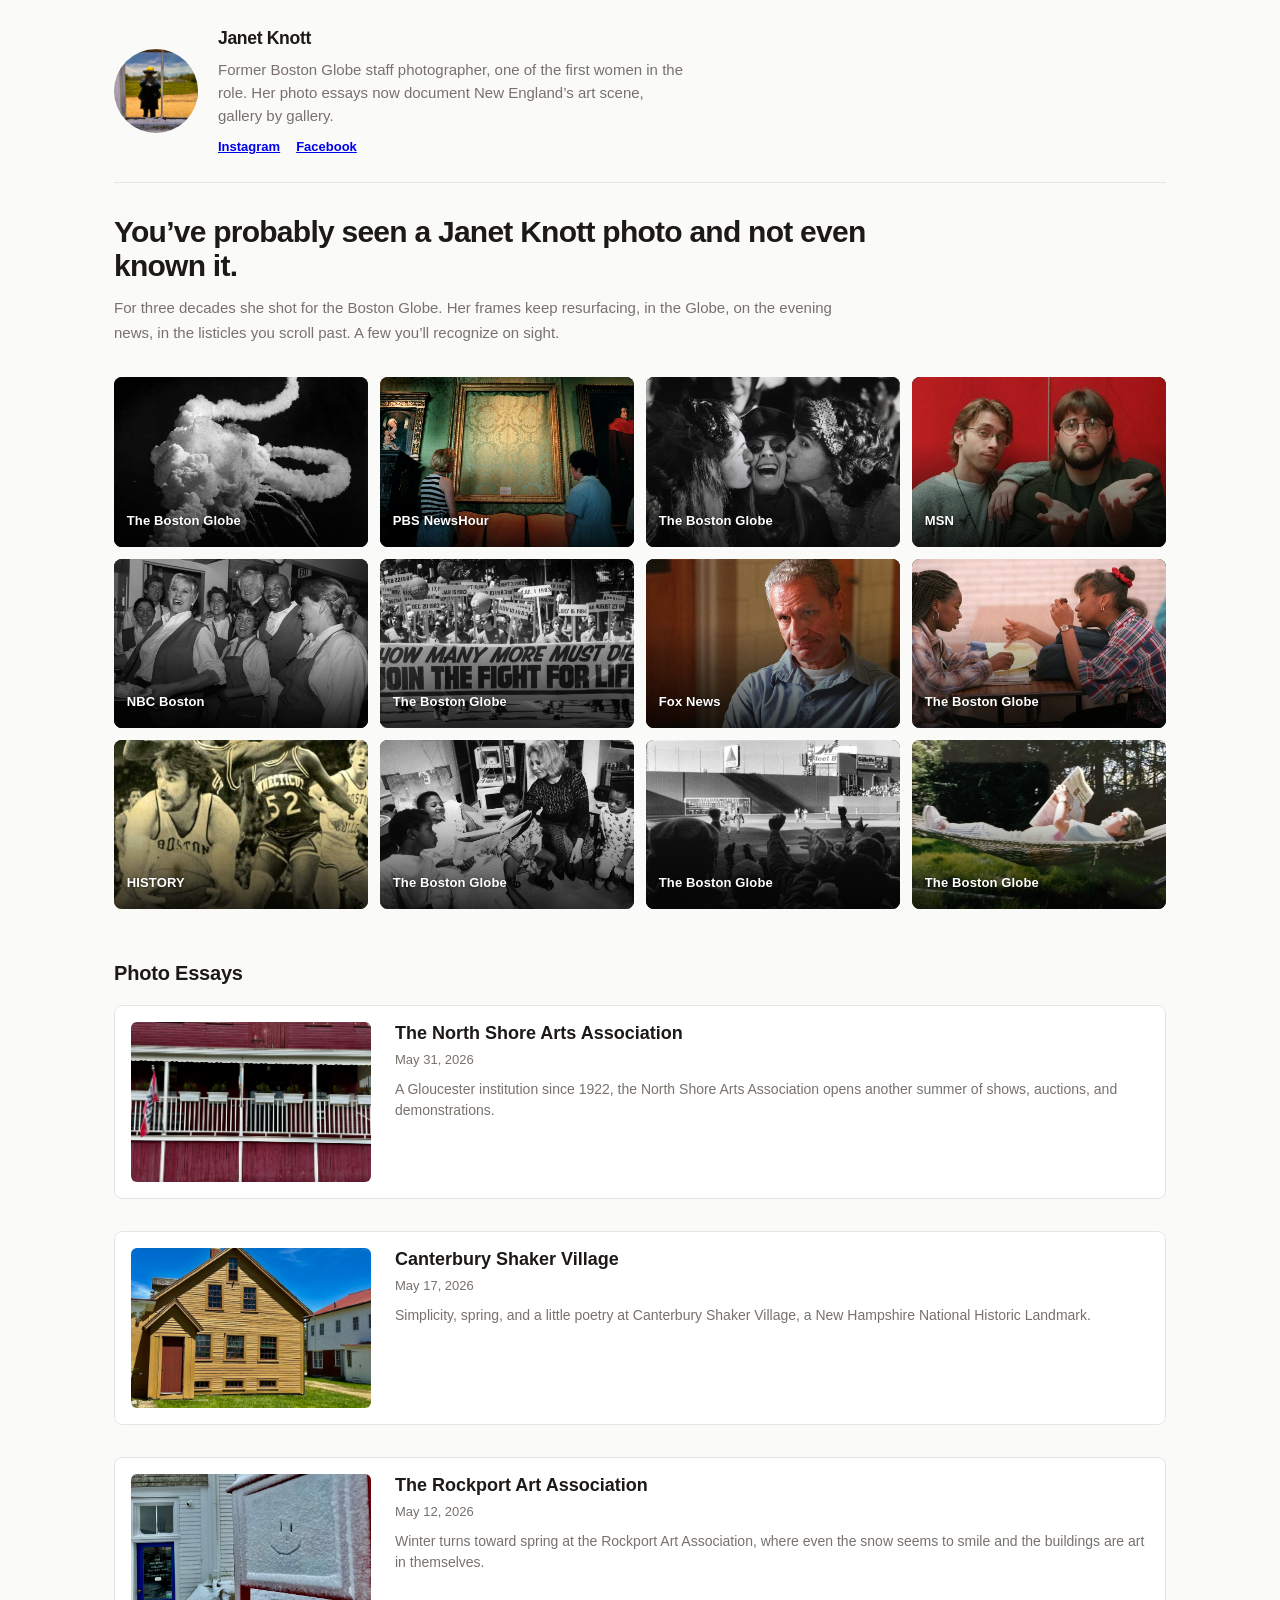
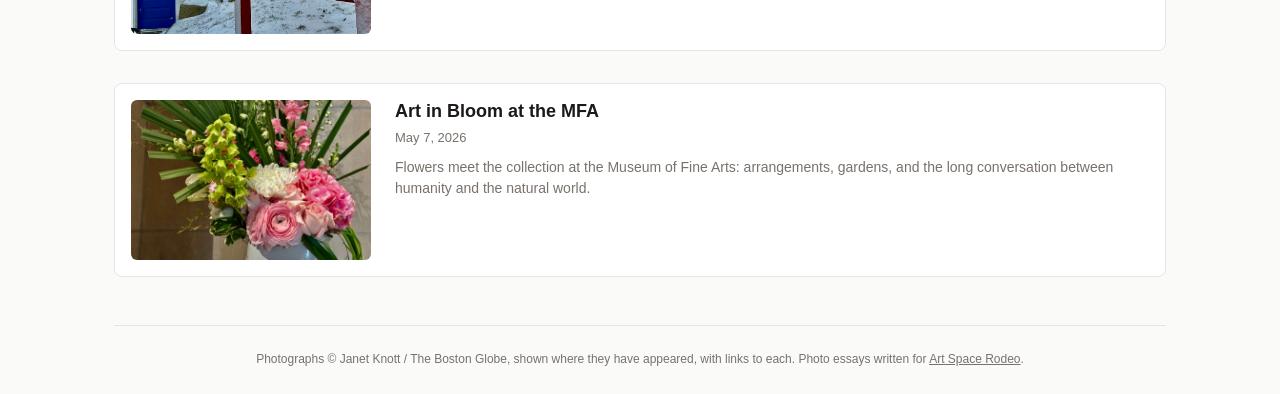
==== index.html @ e3f3486d "Shrink masthead name to 1.1rem; drop nav (single-page site) - Home masthead name is now 1.1rem, a sm" ====
<!DOCTYPE html>
<html lang="en">
<head>
  <meta charset="utf-8" />
  <link rel="icon" type="image/svg+xml" href="/favicon.svg" />
  <meta name="viewport" content="width=device-width, initial-scale=1" />
  <meta name="description" content="Janet Knott, former Boston Globe staff photographer. You've probably seen one of her photos and not even known it." />
  <title>Janet Knott | Photographer</title>
  <link rel="stylesheet" href="/style.css" />
</head>
<body>
  <div class="container">
    <header class="masthead">
      <div class="masthead-bio">
        <img class="masthead-photo" src="/janet-knott.jpg" alt="Janet Knott" />
        <div class="masthead-id">
          <h1><a href="/">Janet Knott</a></h1>
          <p class="masthead-tagline">Former Boston Globe staff photographer, one of the first women in the role. Her photo essays now document New England&rsquo;s art scene, gallery by gallery.</p>
          <p class="masthead-social">
            <a href="https://instagram.com/janetknott" target="_blank" rel="noopener noreferrer">Instagram</a>
            <a href="https://facebook.com/janetknott" target="_blank" rel="noopener noreferrer">Facebook</a>
          </p>
        </div>
      </div>
    </header>
    <main>
      <section id="sightings">
        <div class="wall-hero">
          <h2>You&rsquo;ve probably seen a Janet Knott photo and not even known it.</h2>
          <p>For three decades she shot for the Boston Globe. Her frames keep resurfacing, in the Globe, on the evening news, in the listicles you scroll past. A few you&rsquo;ll recognize on sight.</p>
        </div>
        <div class="wall">

          <a class="wall-tile" href="https://www.bostonglobe.com/2021/01/28/metro/35th-anniversary-challenger-disaster-look-back-globe-coverage-tragedy/" target="_blank" rel="noopener noreferrer">
            <img class="wall-img" src="/tracker/images/globe-challenger-1986.jpg" alt="The Space Shuttle Challenger exploding over Cape Canaveral, January 28, 1986" loading="lazy" />
            <span class="wall-scrim"></span>
            <span class="wall-meta">
              <span class="wall-outlet">The Boston Globe</span>
              <span class="wall-headline">On the 35th anniversary of the Challenger disaster, a look back at Globe coverage</span>
            </span>
          </a>

          <a class="wall-tile" href="https://www.pbs.org/newshour/arts/investigators-hope-for-new-leads-in-boston-museum-robbery" target="_blank" rel="noopener noreferrer">
            <img class="wall-img" src="/tracker/images/pbs-gardner-heist.jpg" alt="Empty frames in the Dutch Room of the Isabella Stewart Gardner Museum after the 1990 heist" loading="lazy" />
            <span class="wall-scrim"></span>
            <span class="wall-meta">
              <span class="wall-outlet">PBS NewsHour</span>
              <span class="wall-headline">Investigators hope for new leads in Boston museum robbery</span>
            </span>
          </a>

          <a class="wall-tile" href="https://www.bostonglobe.com/2025/10/11/arts/diane-keaton-obit/" target="_blank" rel="noopener noreferrer">
            <img class="wall-img" src="/tracker/images/globe-diane-keaton.jpg" alt="Diane Keaton laughing as Hasty Pudding members give her the traditional double kiss, 1991" loading="lazy" />
            <span class="wall-scrim"></span>
            <span class="wall-meta">
              <span class="wall-outlet">The Boston Globe</span>
              <span class="wall-headline">Diane Keaton, Oscar-winning star, has died</span>
            </span>
          </a>

          <a class="wall-tile" href="https://www.msn.com/en-us/movies/news/17-iconic-films-that-defined-generation-x/ss-AA25UgUt" target="_blank" rel="noopener noreferrer">
            <img class="wall-img" src="/tracker/images/msn-clerks-kevin-smith.jpg" alt="Kevin Smith and Scott Mosier, producers of Clerks, photographed in Cambridge" loading="lazy" />
            <span class="wall-scrim"></span>
            <span class="wall-meta">
              <span class="wall-outlet">MSN</span>
              <span class="wall-headline">17 iconic films that defined Generation X</span>
            </span>
          </a>

          <a class="wall-tile" href="https://www.nbcboston.com/news/local/s-and-s-food-truck-cambridge/3963435/" target="_blank" rel="noopener noreferrer">
            <img class="wall-img" src="/tracker/images/nbc-boston-ss-deli-kennedy.jpg" alt="Waiters and waitresses at the S&amp;S Deli posing with Senator Ted Kennedy during a Cambridge campaign stop" loading="lazy" />
            <span class="wall-scrim"></span>
            <span class="wall-meta">
              <span class="wall-outlet">NBC Boston</span>
              <span class="wall-headline">After iconic Cambridge deli closes, an S&amp;S food truck is apparently on the way</span>
            </span>
          </a>

          <a class="wall-tile" href="https://www.bostonglobe.com/2025/12/03/arts/boston-against-aids-anniversary/" target="_blank" rel="noopener noreferrer">
            <img class="wall-img" src="/tracker/images/globe-aids-march-1985.jpg" alt="The AIDS Action Committee marching with a banner in a Boston Pride parade, 1985" loading="lazy" />
            <span class="wall-scrim"></span>
            <span class="wall-meta">
              <span class="wall-outlet">The Boston Globe</span>
              <span class="wall-headline">In 1985, the country wasn&rsquo;t ready to talk about the AIDS crisis. Boston was.</span>
            </span>
          </a>

          <a class="wall-tile" href="https://www.foxnews.com/us/boston-stranglers-unheard-confession-tapes-cast-new-doubt-americas-jack-ripper-victims-nephew" target="_blank" rel="noopener noreferrer">
            <img class="wall-img" src="/tracker/images/fox-boston-strangler-nassar.jpg" alt="George Nassar, cellmate of confessed Boston Strangler Albert DeSalvo, photographed in prison" loading="lazy" />
            <span class="wall-scrim"></span>
            <span class="wall-meta">
              <span class="wall-outlet">Fox News</span>
              <span class="wall-headline">Boston Strangler&rsquo;s unheard confession tapes cast new doubt on &lsquo;America&rsquo;s Jack the Ripper&rsquo;</span>
            </span>
          </a>

          <a class="wall-tile" href="https://www.bostonglobe.com/2021/07/12/metro/andrea-campbell-gained-success-despite-early-tragedies-mayor-she-wants-give-all-bostonians-same-opportunities-that-helped-her/" target="_blank" rel="noopener noreferrer">
            <img class="wall-img" src="/tracker/images/globe-andrea-campbell.jpg" alt="A 1996 peer-tutoring session at Boston Latin School, photographed for the Boston Globe" loading="lazy" />
            <span class="wall-scrim"></span>
            <span class="wall-meta">
              <span class="wall-outlet">The Boston Globe</span>
              <span class="wall-headline">Andrea Campbell gained success despite early tragedies</span>
            </span>
          </a>

          <a class="wall-tile" href="https://www.history.com/articles/biggest-sports-betting-scandals" target="_blank" rel="noopener noreferrer">
            <img class="wall-img" src="/tracker/images/history-bc-point-shaving.jpg" alt="Boston College's Rick Kuhn with the ball against UConn, March 2, 1979, during the point-shaving scandal" loading="lazy" />
            <span class="wall-scrim"></span>
            <span class="wall-meta">
              <span class="wall-outlet">HISTORY</span>
              <span class="wall-headline">6 of the biggest sports gambling scandals</span>
            </span>
          </a>

          <a class="wall-tile" href="https://www.bostonglobe.com/2025/10/08/metro/mental-health-advocate-joan-bennett-kennedy-dies-at-89/" target="_blank" rel="noopener noreferrer">
            <img class="wall-img" src="/tracker/images/globe-joan-kennedy.jpg" alt="Joan Bennett Kennedy encouraging patients to read at Boston City Hospital, 1991" loading="lazy" />
            <span class="wall-scrim"></span>
            <span class="wall-meta">
              <span class="wall-outlet">The Boston Globe</span>
              <span class="wall-headline">Joan Bennett Kennedy, advocate who faced her own struggles, dies at 89</span>
            </span>
          </a>

          <a class="wall-tile" href="https://apps.bostonglobe.com/sports/2025/04/fenway-park-opening-day-through-years/" target="_blank" rel="noopener noreferrer">
            <img class="wall-img" src="/tracker/images/globe-fenway-1979.jpg" alt="Fans on their feet at the 1979 Red Sox opener at Fenway Park" loading="lazy" />
            <span class="wall-scrim"></span>
            <span class="wall-meta">
              <span class="wall-outlet">The Boston Globe</span>
              <span class="wall-headline">Historic Red Sox photos of Fenway Park in Boston</span>
            </span>
          </a>

          <a class="wall-tile" href="https://www.bostonglobe.com/2023/03/31/metro/loretta-mclaughlin-is-famous-breaking-boston-strangler-case-coworkers-remember-so-much-more/" target="_blank" rel="noopener noreferrer">
            <img class="wall-img" src="/tracker/images/globe-strangler-mclaughlin.jpg" alt="Loretta McLaughlin, the reporter who broke the Boston Strangler case, reading in her backyard" loading="lazy" />
            <span class="wall-scrim"></span>
            <span class="wall-meta">
              <span class="wall-outlet">The Boston Globe</span>
              <span class="wall-headline">Loretta McLaughlin is famous for breaking the Boston Strangler case</span>
            </span>
          </a>

        </div>
      </section>

      <section id="essays">
        <h2 class="section-title">Photo Essays</h2>
        <div class="essay-list">
        <a href="/essays/north-shore-arts-association/" class="essay-card">
          <img src="/essays/north-shore-arts-association/01-nsaa-building.jpg" alt="The North Shore Arts Association" loading="lazy" />
          <div class="essay-card-body">
            <h3>The North Shore Arts Association</h3>
            <time>May 31, 2026</time>
            <p>A Gloucester institution since 1922, the North Shore Arts Association opens another summer of shows, auctions, and demonstrations.</p>
          </div>
        </a>
        <a href="/essays/canterbury-shaker-village/" class="essay-card">
          <img src="/essays/canterbury-shaker-village/01-yellow-shaker-building.jpg" alt="Canterbury Shaker Village" loading="lazy" />
          <div class="essay-card-body">
            <h3>Canterbury Shaker Village</h3>
            <time>May 17, 2026</time>
            <p>Simplicity, spring, and a little poetry at Canterbury Shaker Village, a New Hampshire National Historic Landmark.</p>
          </div>
        </a>
        <a href="/essays/rockport-art-association/" class="essay-card">
          <img src="/essays/rockport-art-association/01-snow-smiley-rockport-gallery.jpg" alt="The Rockport Art Association" loading="lazy" />
          <div class="essay-card-body">
            <h3>The Rockport Art Association</h3>
            <time>May 12, 2026</time>
            <p>Winter turns toward spring at the Rockport Art Association, where even the snow seems to smile and the buildings are art in themselves.</p>
          </div>
        </a>
        <a href="/essays/mfa-art-in-bloom/" class="essay-card">
          <img src="/essays/mfa-art-in-bloom/01-art-in-bloom-arrangement.jpg" alt="Art in Bloom at the MFA" loading="lazy" />
          <div class="essay-card-body">
            <h3>Art in Bloom at the MFA</h3>
            <time>May 7, 2026</time>
            <p>Flowers meet the collection at the Museum of Fine Arts: arrangements, gardens, and the long conversation between humanity and the natural world.</p>
          </div>
        </a>
        </div>
      </section>
    </main>
    <footer>
      <p>Photographs &copy; Janet Knott / The Boston Globe, shown where they have appeared, with links to each.
      Photo essays written for <a href="https://artspacerodeo.com" target="_blank" rel="noopener noreferrer">Art Space Rodeo</a>.</p>
    </footer>
  </div>
</body>
</html>
---- style.css ----
:root {
  --bg: #fafaf9;
  --fg: #1c1917;
  --muted: #78716c;
  --border: #e7e5e4;
  --card-bg: #ffffff;
  --accent: #292524;
}

* {
  margin: 0;
  padding: 0;
  box-sizing: border-box;
}

body {
  font-family: -apple-system, BlinkMacSystemFont, "Segoe UI", Roboto, sans-serif;
  background: var(--bg);
  color: var(--fg);
  line-height: 1.6;
}

.container {
  max-width: 1100px;
  margin: 0 auto;
  padding: 0 1.5rem;
}

/* Header / hero */
header {
  border-bottom: 1px solid var(--border);
  padding: 1.5rem 0;
  margin-bottom: 2rem;
}

header h1 {
  font-size: 1.5rem;
  font-weight: 700;
  letter-spacing: -0.02em;
}

header p {
  color: var(--muted);
  font-size: 0.875rem;
  margin-top: 0.25rem;
}

/* Site navigation */
.site-nav {
  display: flex;
  gap: 1.25rem;
  margin-top: 0.75rem;
}

.site-nav a {
  font-size: 0.8125rem;
  font-weight: 500;
  color: var(--muted);
  text-decoration: none;
  transition: color 0.15s;
}

.site-nav a:hover {
  color: var(--fg);
}

/* Section titles */
.section-title {
  font-size: 1.25rem;
  font-weight: 700;
  letter-spacing: -0.01em;
  margin-bottom: 1rem;
}

/* Empty state */
.empty-state {
  text-align: center;
  padding: 3rem 1rem;
  color: var(--muted);
}

/* Essay list */
.essay-list {
  display: flex;
  flex-direction: column;
  gap: 2rem;
  margin-bottom: 3rem;
}

.essay-card {
  display: flex;
  gap: 1.5rem;
  text-decoration: none;
  color: inherit;
  padding: 1rem;
  border: 1px solid var(--border);
  border-radius: 0.5rem;
  background: var(--card-bg);
  transition: box-shadow 0.15s, border-color 0.15s;
}

.essay-card:hover {
  border-color: var(--muted);
  box-shadow: 0 2px 8px rgba(0, 0, 0, 0.06);
}

.essay-card img {
  width: 240px;
  height: 160px;
  object-fit: cover;
  border-radius: 0.375rem;
  flex-shrink: 0;
}

.essay-card-body {
  display: flex;
  flex-direction: column;
  gap: 0.25rem;
}

.essay-card-body h3 {
  font-size: 1.125rem;
  font-weight: 600;
  line-height: 1.3;
}

.essay-card-body time {
  font-size: 0.8125rem;
  color: var(--muted);
}

.essay-card-body p {
  font-size: 0.875rem;
  color: var(--muted);
  margin-top: 0.25rem;
  line-height: 1.5;
}

/* Sightings — wall of evidence */
.wall-hero {
  max-width: 760px;
  margin: 0 0 2rem;
}

.wall-hero h2 {
  font-size: 1.875rem;
  font-weight: 700;
  line-height: 1.15;
  letter-spacing: -0.025em;
  margin-bottom: 0.75rem;
}

.wall-hero p {
  color: var(--muted);
  font-size: 0.9375rem;
  line-height: 1.65;
}

.wall {
  display: grid;
  grid-template-columns: repeat(4, 1fr);
  gap: 0.75rem;
  margin-bottom: 3rem;
}

.wall-tile {
  position: relative;
  display: block;
  aspect-ratio: 3 / 2;
  overflow: hidden;
  border-radius: 0.5rem;
  background: #111;
  text-decoration: none;
}

.wall-img {
  position: absolute;
  inset: 0;
  width: 100%;
  height: 100%;
  object-fit: cover;
  transition: transform 0.45s ease;
}

.wall-tile:hover .wall-img {
  transform: scale(1.05);
}

.wall-scrim {
  position: absolute;
  inset: 0;
  background: linear-gradient(
    to top,
    rgba(0, 0, 0, 0.8) 0%,
    rgba(0, 0, 0, 0.32) 38%,
    rgba(0, 0, 0, 0) 62%
  );
}

.wall-meta {
  position: absolute;
  left: 0;
  right: 0;
  bottom: 0;
  padding: 0.7rem 0.8rem 0.75rem;
  color: #fff;
}

.wall-outlet {
  display: block;
  font-size: 0.8125rem;
  font-weight: 700;
  letter-spacing: 0.01em;
  text-shadow: 0 1px 3px rgba(0, 0, 0, 0.6);
}

.wall-headline {
  display: -webkit-box;
  -webkit-line-clamp: 3;
  -webkit-box-orient: vertical;
  font-size: 0.78rem;
  line-height: 1.3;
  color: rgba(255, 255, 255, 0.92);
  margin-top: 0.2rem;
  max-height: 0;
  opacity: 0;
  overflow: hidden;
  transition: max-height 0.35s ease, opacity 0.3s ease;
}

.wall-tile:hover .wall-headline,
.wall-tile:focus-visible .wall-headline {
  max-height: 4.5em;
  opacity: 1;
}

@media (max-width: 900px) {
  .wall {
    grid-template-columns: repeat(3, 1fr);
  }
}

@media (max-width: 600px) {
  .wall {
    grid-template-columns: repeat(2, 1fr);
    gap: 0.5rem;
  }
  .wall-hero h2 {
    font-size: 1.5rem;
  }
  /* No hover on touch: always reveal the headline. */
  .wall-headline {
    max-height: 4.5em;
    opacity: 1;
  }
}

/* Essay detail */
.essay {
  max-width: 720px;
  margin: 0 auto 3rem;
}

.essay-header {
  margin-bottom: 2rem;
  padding-bottom: 1.5rem;
  border-bottom: 1px solid var(--border);
}

.essay-header h1 {
  font-size: 1.75rem;
  font-weight: 700;
  letter-spacing: -0.02em;
  line-height: 1.3;
  margin-bottom: 0.5rem;
}

.essay-header time {
  font-size: 0.875rem;
  color: var(--muted);
}

.essay-author {
  font-size: 0.875rem;
  color: var(--muted);
  margin-top: 0.25rem;
}

.essay-content img {
  width: 100%;
  border-radius: 0.5rem;
  margin: 1.5rem 0 0.5rem;
}

.essay-content figure {
  margin: 1.5rem 0;
}

.essay-content figure img {
  margin: 0;
}

.essay-content figcaption {
  font-size: 0.8125rem;
  color: var(--muted);
  line-height: 1.5;
  margin-top: 0.5rem;
}

.essay-content p {
  margin-bottom: 1rem;
  line-height: 1.8;
}

.essay-footer {
  margin-top: 3rem;
  padding-top: 1.5rem;
  border-top: 1px solid var(--border);
}

.essay-footer a {
  font-size: 0.875rem;
  color: var(--muted);
  text-decoration: none;
}

.essay-footer a:hover {
  color: var(--fg);
}

/* Site name links to home; render like plain header text. */
header h1 a {
  color: inherit;
  text-decoration: none;
}

/* Home masthead: bio merged into the header */
.masthead h1 {
  font-size: 1.1rem;
}

.masthead-bio {
  display: flex;
  align-items: center;
  gap: 1.25rem;
}

.masthead-photo {
  width: 84px;
  height: 84px;
  border-radius: 50%;
  object-fit: cover;
  flex-shrink: 0;
}

.masthead-tagline {
  color: var(--muted);
  font-size: 0.9375rem;
  line-height: 1.55;
  margin-top: 0.35rem;
  max-width: 56ch;
}

.masthead-social {
  display: flex;
  gap: 1rem;
  margin-top: 0.6rem;
}

.masthead-social a {
  font-size: 0.8125rem;
  font-weight: 600;
}

@media (max-width: 480px) {
  .masthead-bio {
    gap: 0.9rem;
  }
  .masthead-photo {
    width: 64px;
    height: 64px;
    align-self: flex-start;
  }
}

/* Footer */
footer {
  border-top: 1px solid var(--border);
  padding: 1.5rem 0;
  text-align: center;
  font-size: 0.75rem;
  color: var(--muted);
}

footer a {
  color: var(--muted);
}

footer a:hover {
  color: var(--fg);
}

@media (max-width: 640px) {
  .essay-card {
    flex-direction: column;
  }

  .essay-card img {
    width: 100%;
    height: 200px;
  }
}
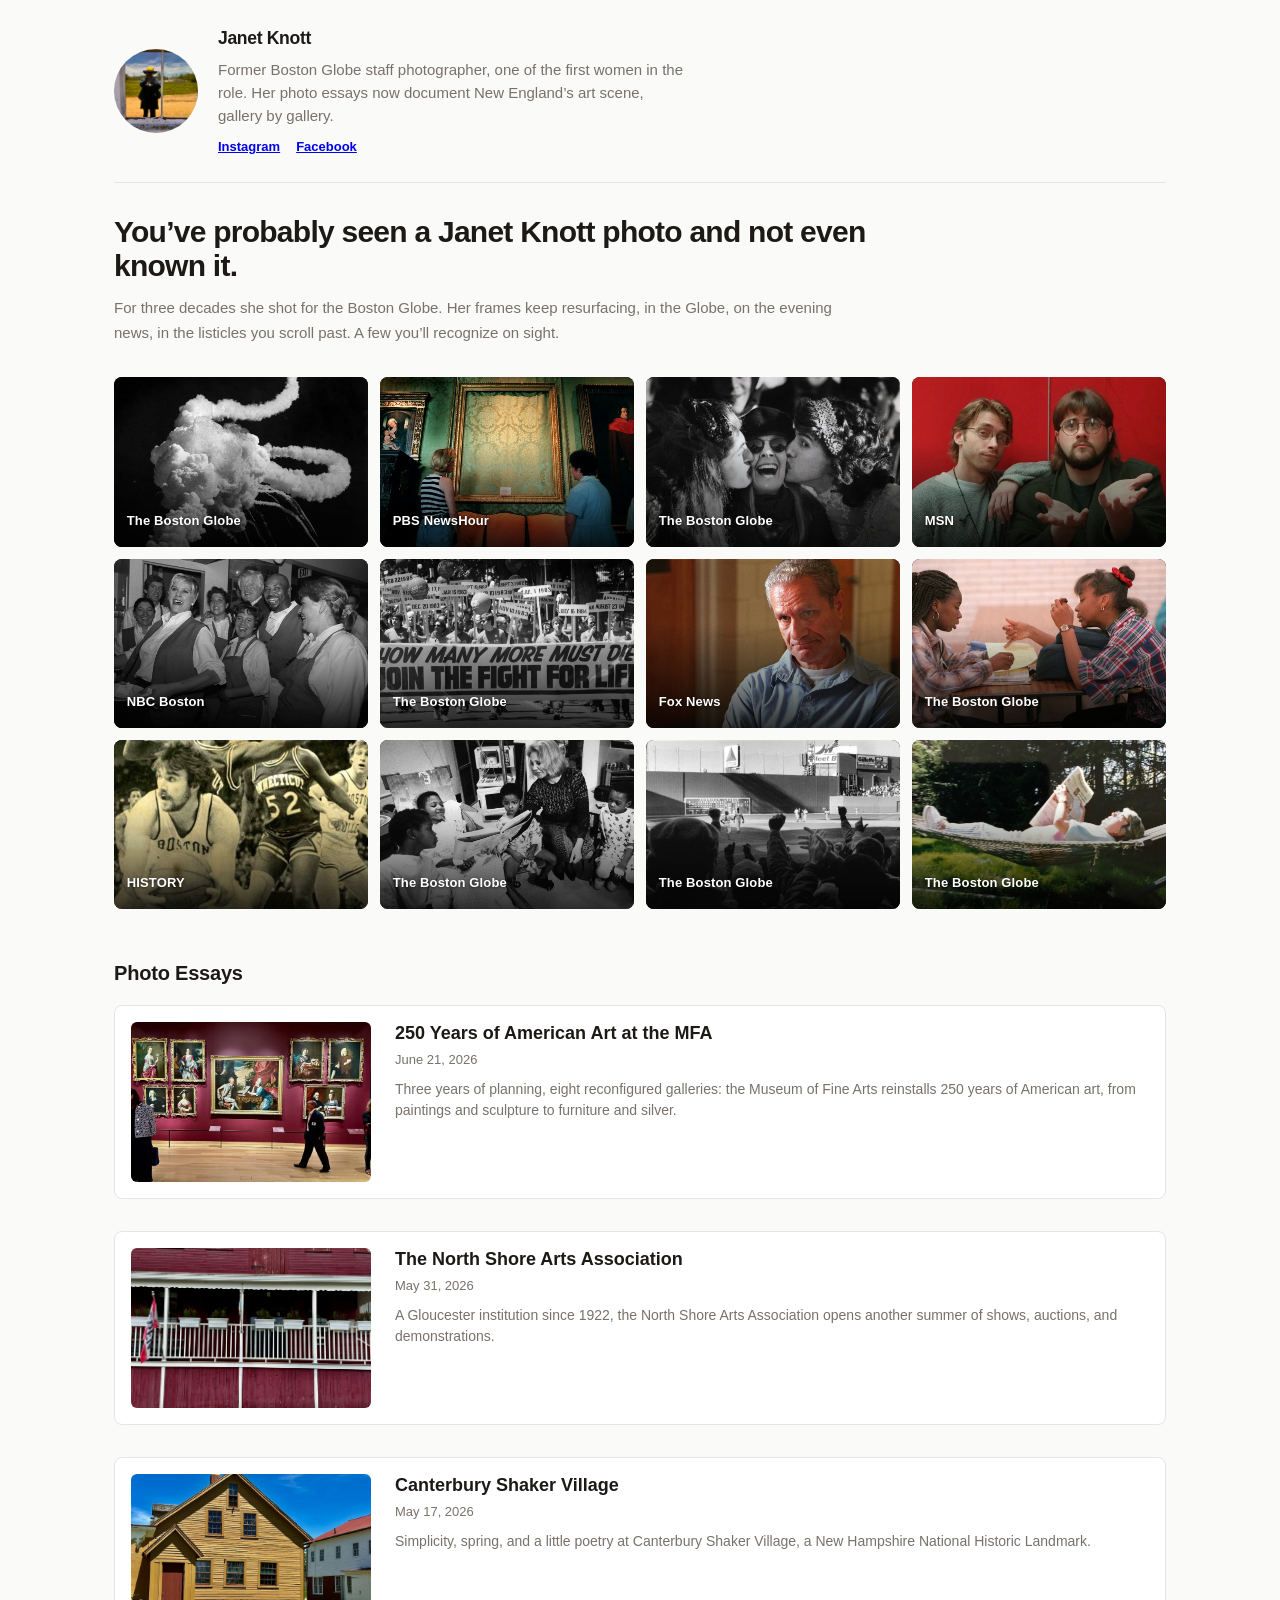
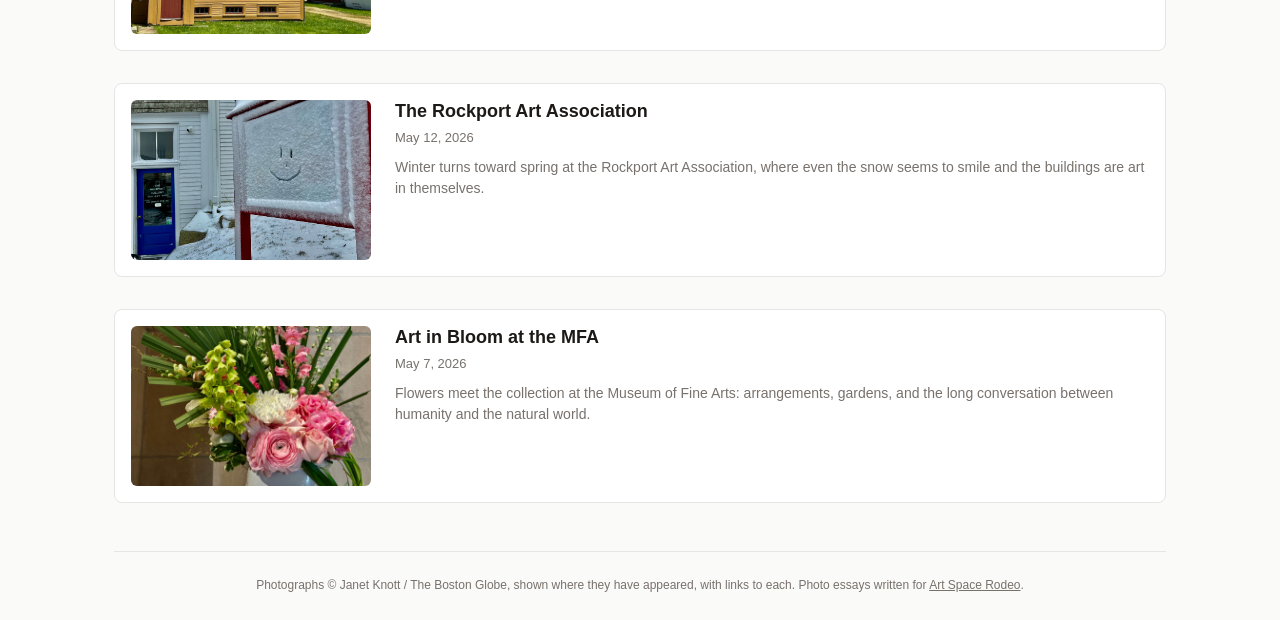
==== commit a3a838d1: "Add "250 Years of American Art at the MFA" essay; update Facebook URL - New photo essay (15 images) " ====
--- a/index.html
+++ b/index.html
@@ -18,7 +18,7 @@
           <p class="masthead-tagline">Former Boston Globe staff photographer, one of the first women in the role. Her photo essays now document New England&rsquo;s art scene, gallery by gallery.</p>
           <p class="masthead-social">
             <a href="https://instagram.com/janetknott" target="_blank" rel="noopener noreferrer">Instagram</a>
-            <a href="https://facebook.com/janetknott" target="_blank" rel="noopener noreferrer">Facebook</a>
+            <a href="https://www.facebook.com/people/Janet-Knott/61580715803537/" target="_blank" rel="noopener noreferrer">Facebook</a>
           </p>
         </div>
       </div>
@@ -145,6 +145,14 @@
       <section id="essays">
         <h2 class="section-title">Photo Essays</h2>
         <div class="essay-list">
+        <a href="/essays/mfa-american-art/" class="essay-card">
+          <img src="/essays/mfa-american-art/01-gallery-salon-hang.jpg" alt="250 Years of American Art at the MFA" loading="lazy" />
+          <div class="essay-card-body">
+            <h3>250 Years of American Art at the MFA</h3>
+            <time>June 21, 2026</time>
+            <p>Three years of planning, eight reconfigured galleries: the Museum of Fine Arts reinstalls 250 years of American art, from paintings and sculpture to furniture and silver.</p>
+          </div>
+        </a>
         <a href="/essays/north-shore-arts-association/" class="essay-card">
           <img src="/essays/north-shore-arts-association/01-nsaa-building.jpg" alt="The North Shore Arts Association" loading="lazy" />
           <div class="essay-card-body">
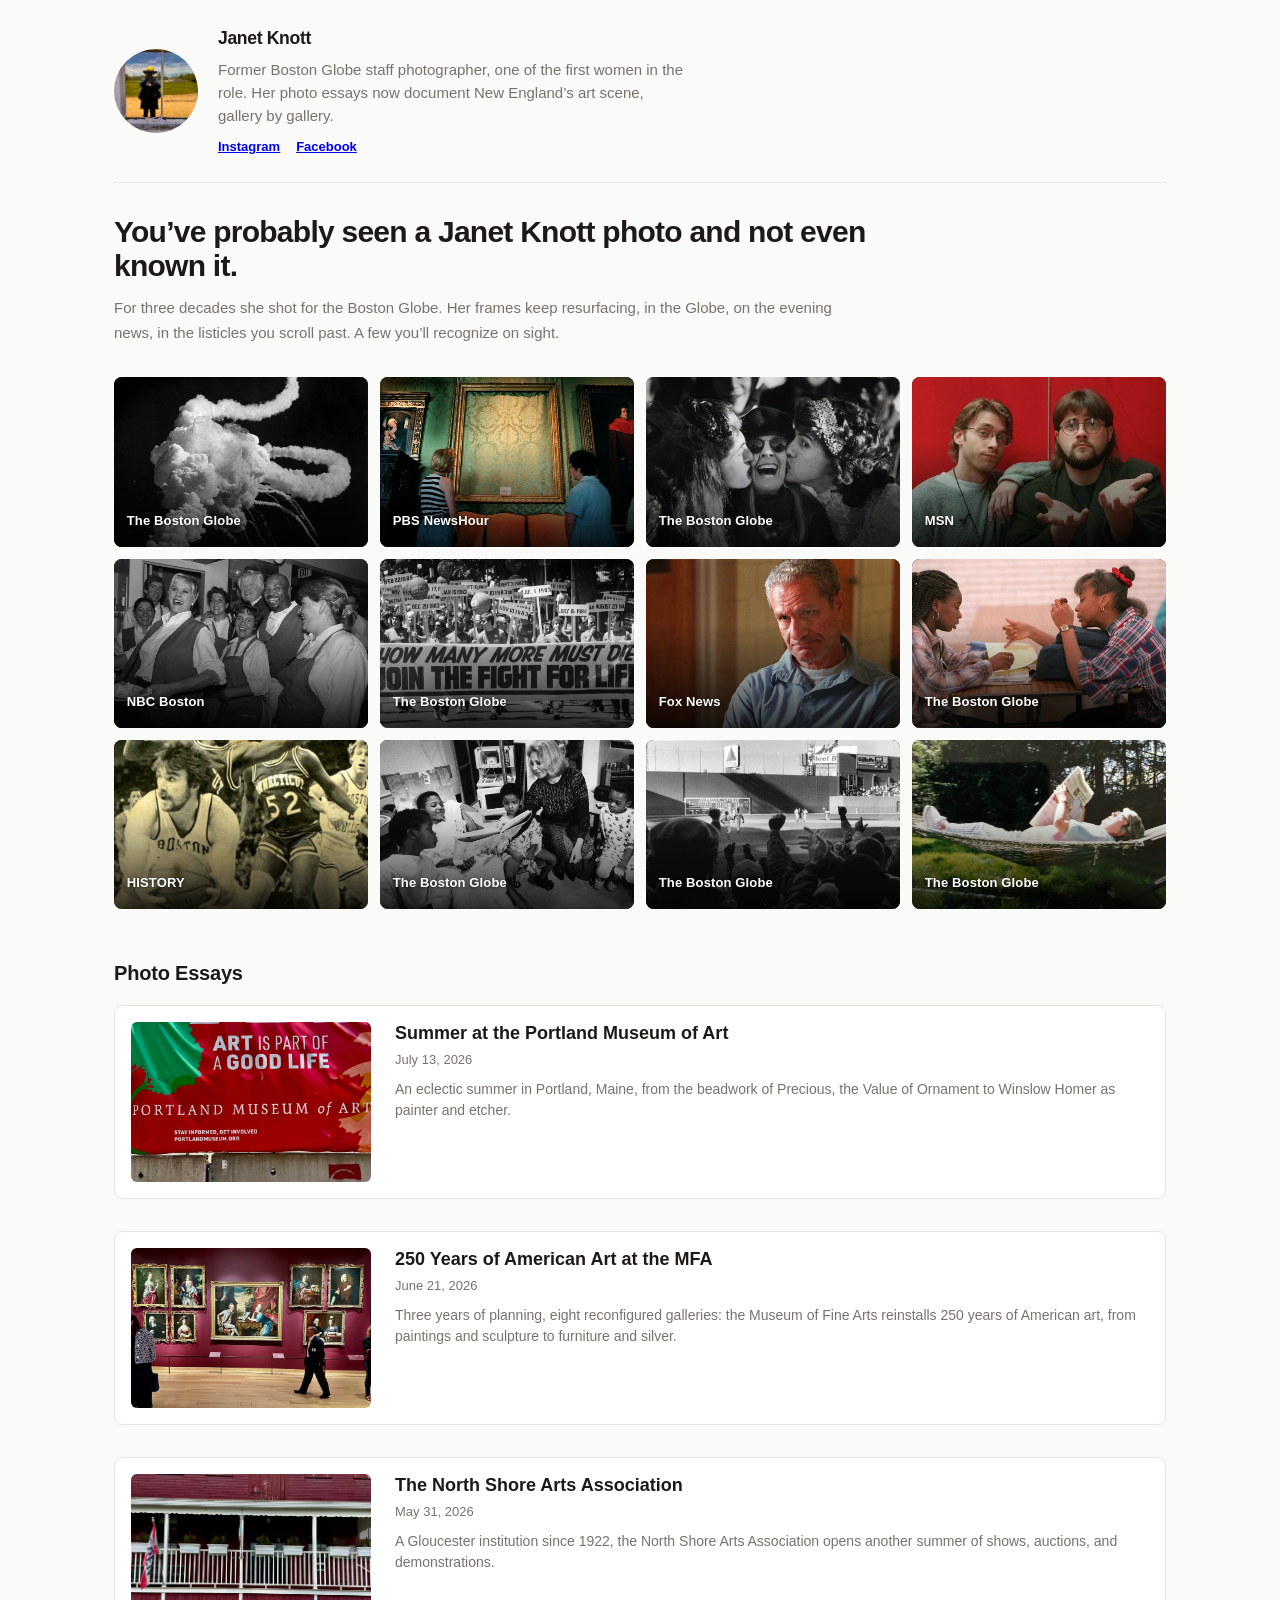
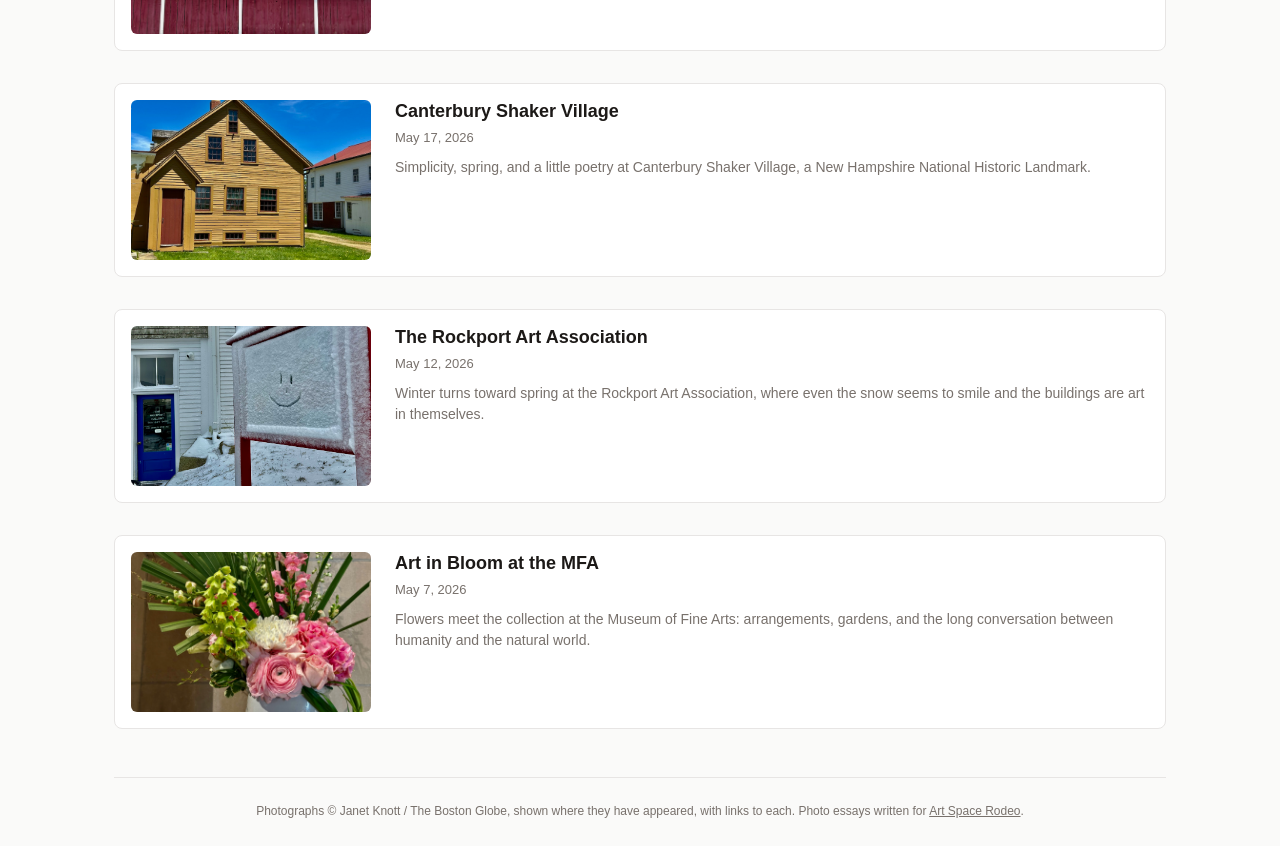
==== commit 6fa68ee5: "Add "Summer at the Portland Museum of Art" essay Co-Authored-By: Claude Fable 5 <noreply@anthropic.c" ====
--- a/index.html
+++ b/index.html
@@ -7,6 +7,8 @@
   <meta name="description" content="Janet Knott, former Boston Globe staff photographer. You've probably seen one of her photos and not even known it." />
   <title>Janet Knott | Photographer</title>
   <link rel="stylesheet" href="/style.css" />
+  <!-- Metricool tracking -->
+  <script>function loadScript(a){var b=document.getElementsByTagName("head")[0],c=document.createElement("script");c.type="text/javascript",c.src="https://tracker.metricool.com/resources/be.js",c.onreadystatechange=a,c.onload=a,b.appendChild(c)}loadScript(function(){beTracker.t({hash:"f56cd72f8e002854d3a9825211d9d621"})});</script>
 </head>
 <body>
   <div class="container">
@@ -145,6 +147,14 @@
       <section id="essays">
         <h2 class="section-title">Photo Essays</h2>
         <div class="essay-list">
+        <a href="/essays/portland-museum-of-art/" class="essay-card">
+          <img src="/essays/portland-museum-of-art/01-art-is-part-of-a-good-life.jpg" alt="Summer at the Portland Museum of Art" loading="lazy" />
+          <div class="essay-card-body">
+            <h3>Summer at the Portland Museum of Art</h3>
+            <time>July 13, 2026</time>
+            <p>An eclectic summer in Portland, Maine, from the beadwork of Precious, the Value of Ornament to Winslow Homer as painter and etcher.</p>
+          </div>
+        </a>
         <a href="/essays/mfa-american-art/" class="essay-card">
           <img src="/essays/mfa-american-art/01-gallery-salon-hang.jpg" alt="250 Years of American Art at the MFA" loading="lazy" />
           <div class="essay-card-body">
--- a/style.css
+++ b/style.css
@@ -300,13 +300,6 @@
   margin: 0;
 }
 
-.essay-content figcaption {
-  font-size: 0.8125rem;
-  color: var(--muted);
-  line-height: 1.5;
-  margin-top: 0.5rem;
-}
-
 .essay-content p {
   margin-bottom: 1rem;
   line-height: 1.8;
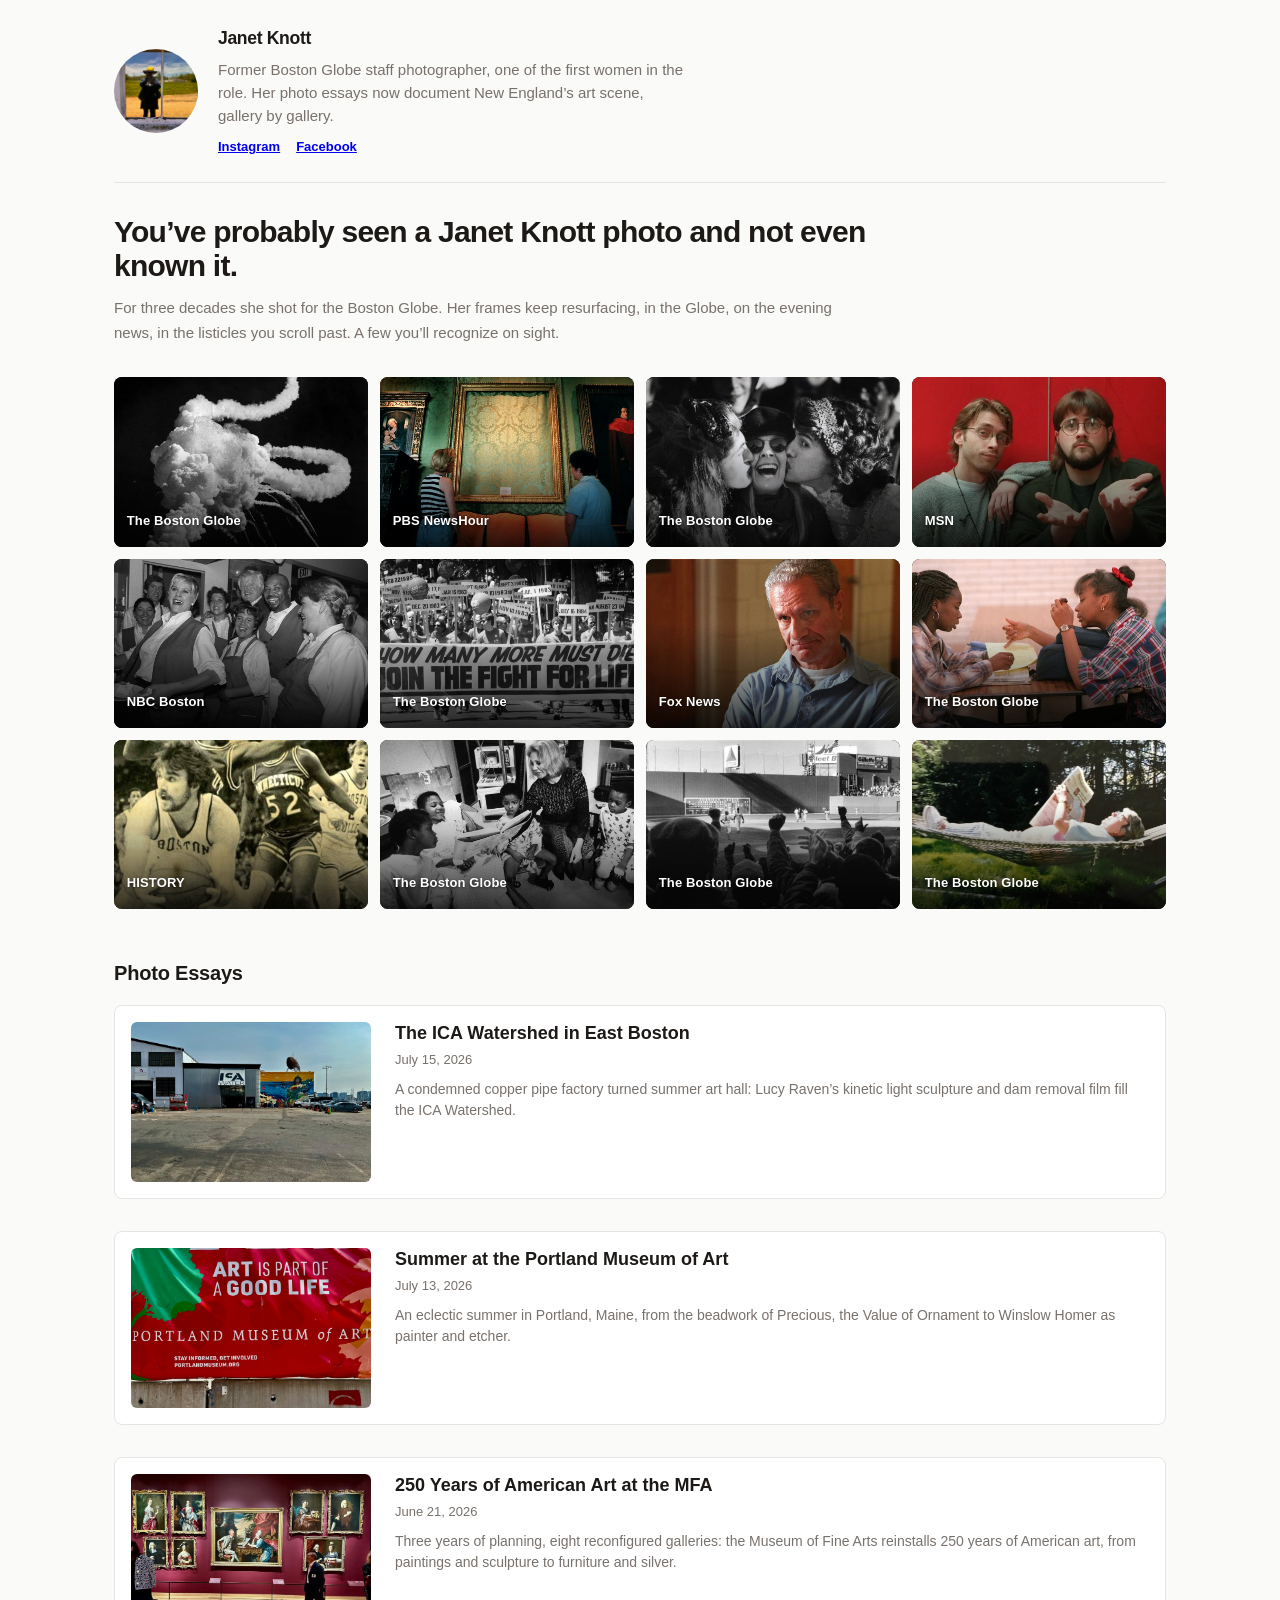
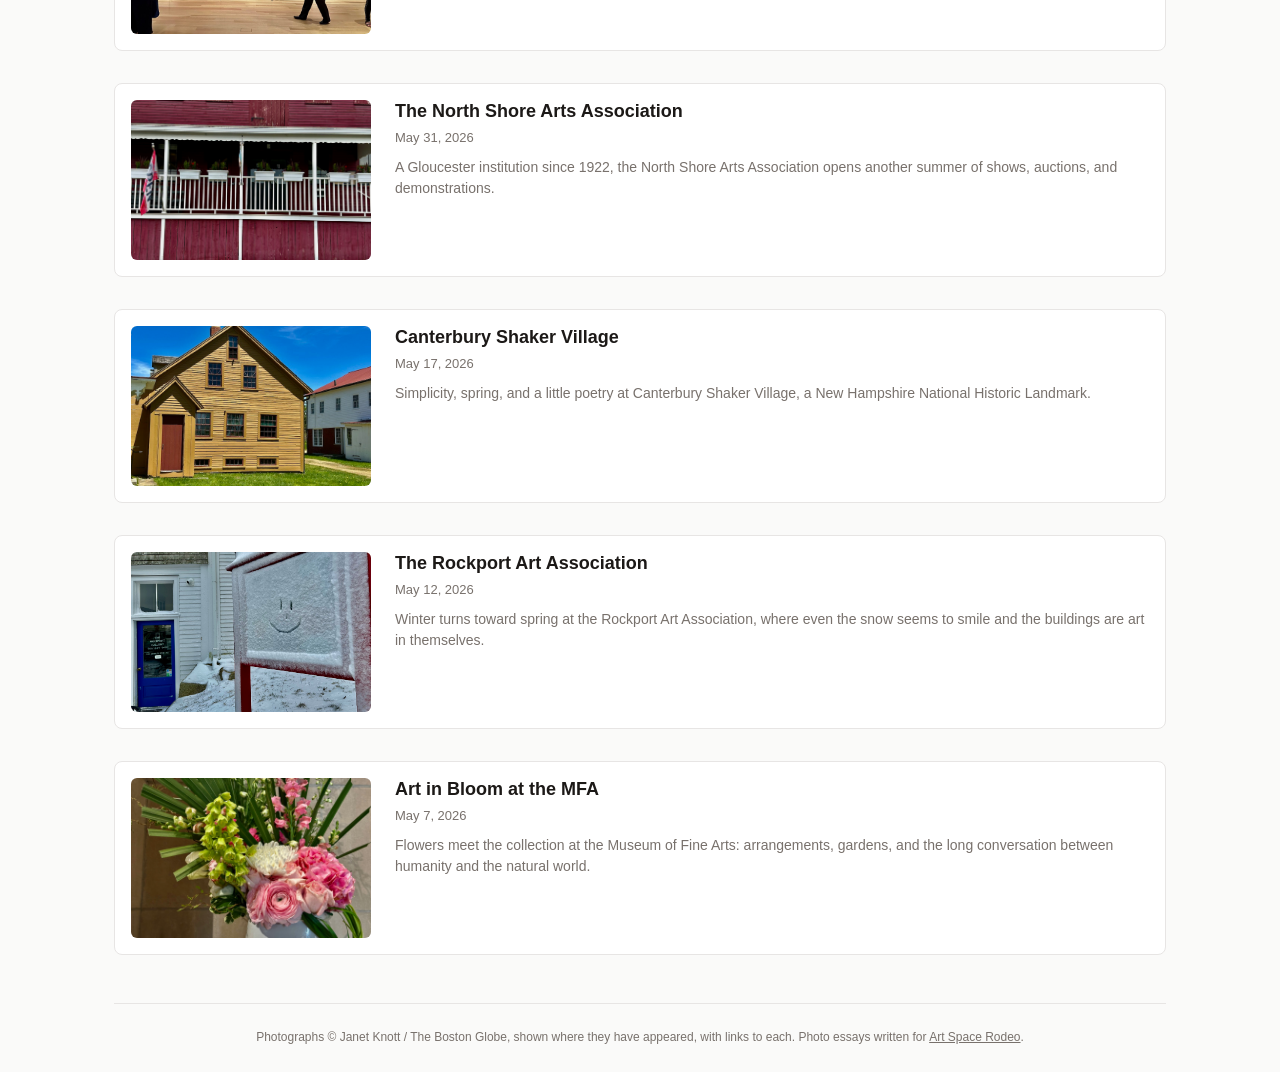
==== commit c3d24a31: "Add "The ICA Watershed in East Boston" essay Co-Authored-By: Claude Fable 5 <noreply@anthropic.com>" ====
--- a/index.html
+++ b/index.html
@@ -147,6 +147,14 @@
       <section id="essays">
         <h2 class="section-title">Photo Essays</h2>
         <div class="essay-list">
+        <a href="/essays/ica-watershed/" class="essay-card">
+          <img src="/essays/ica-watershed/01-ica-watershed-facade-mural.jpg" alt="The ICA Watershed in East Boston" loading="lazy" />
+          <div class="essay-card-body">
+            <h3>The ICA Watershed in East Boston</h3>
+            <time>July 15, 2026</time>
+            <p>A condemned copper pipe factory turned summer art hall: Lucy Raven&rsquo;s kinetic light sculpture and dam removal film fill the ICA Watershed.</p>
+          </div>
+        </a>
         <a href="/essays/portland-museum-of-art/" class="essay-card">
           <img src="/essays/portland-museum-of-art/01-art-is-part-of-a-good-life.jpg" alt="Summer at the Portland Museum of Art" loading="lazy" />
           <div class="essay-card-body">
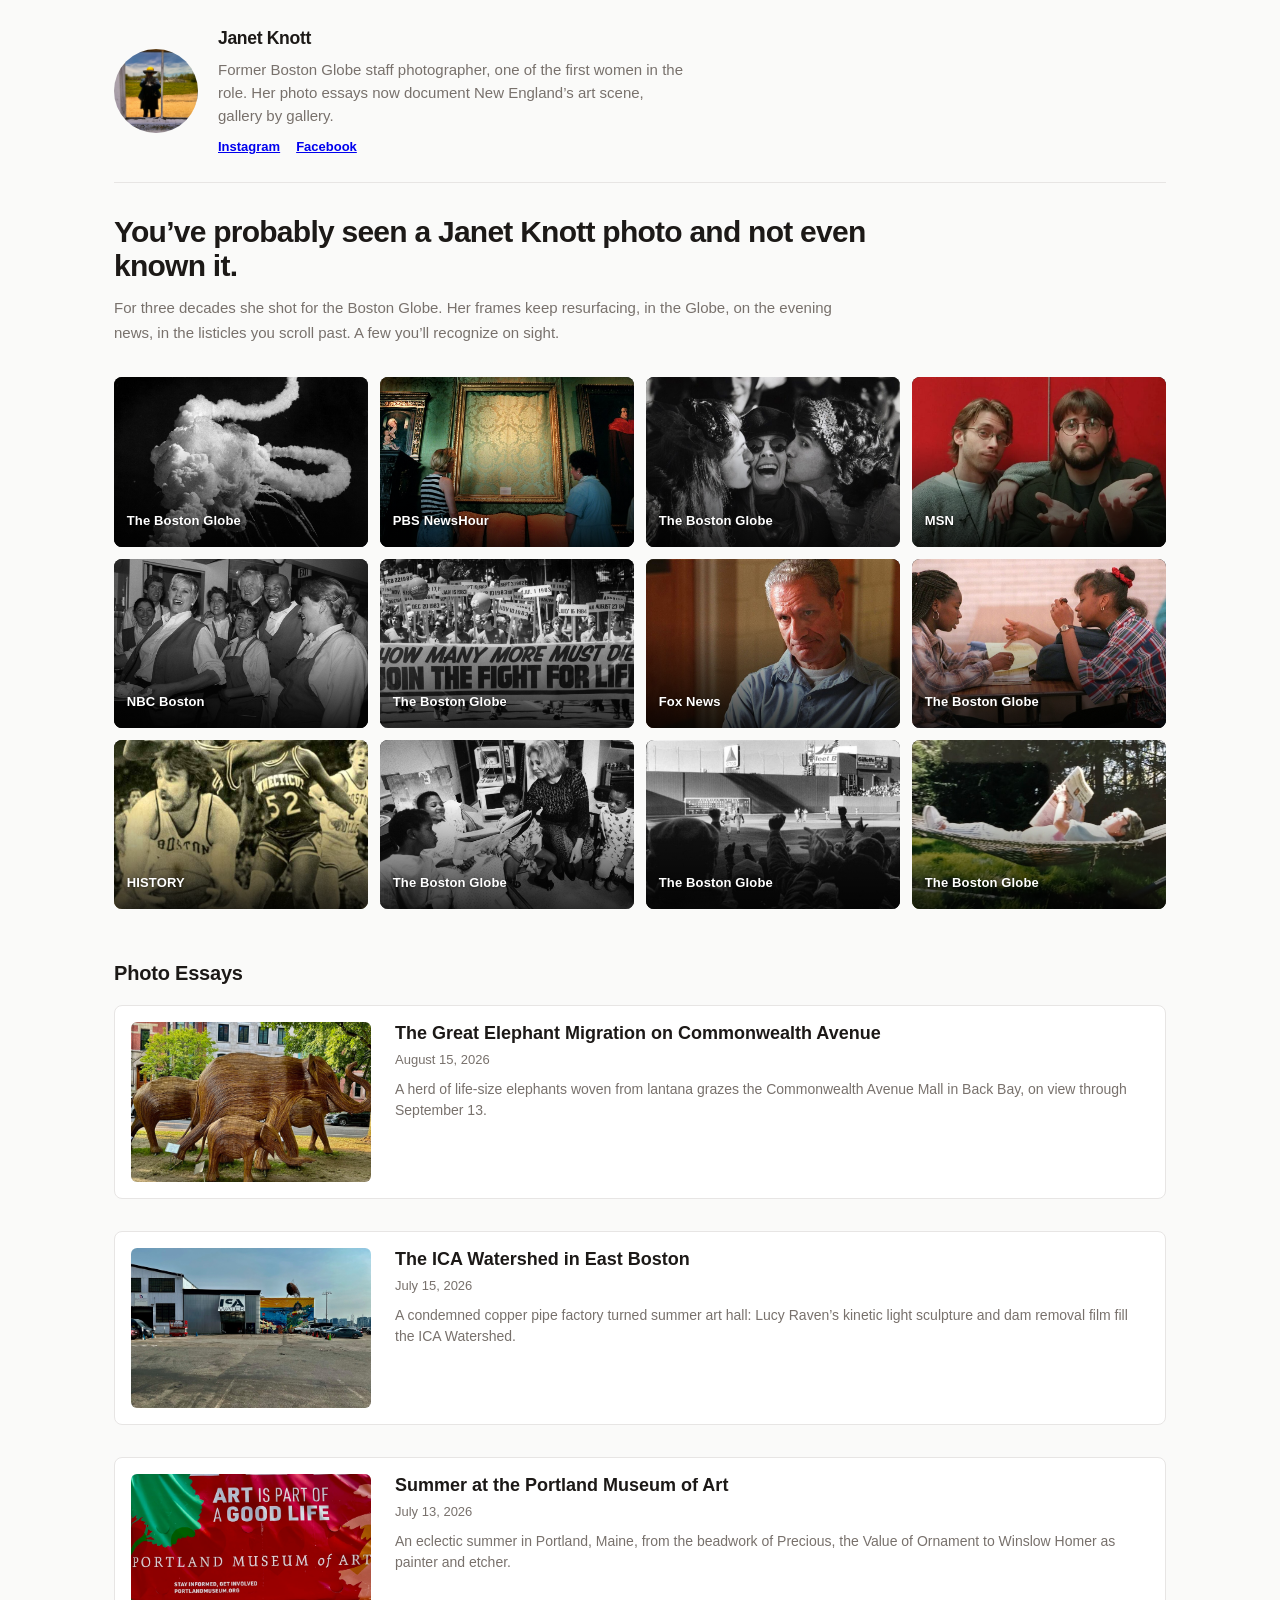
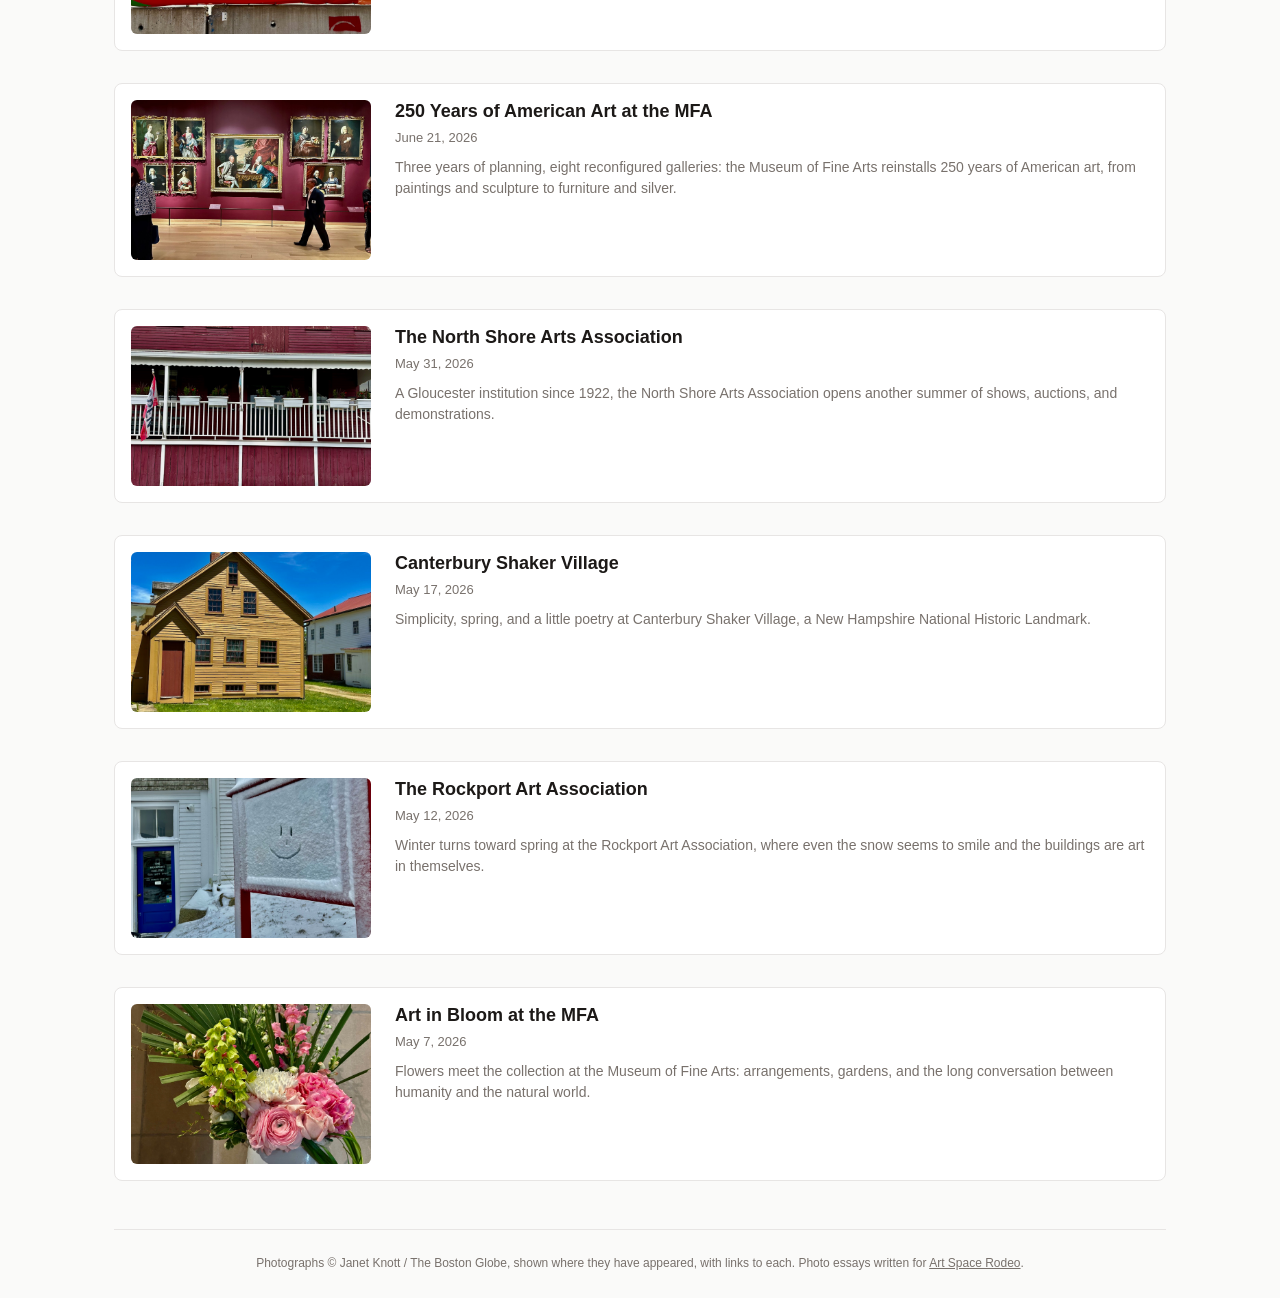
==== commit 55b74c43: "Add "The Great Elephant Migration on Commonwealth Avenue" essay Co-Authored-By: Claude Opus 5 <norep" ====
--- a/index.html
+++ b/index.html
@@ -147,6 +147,14 @@
       <section id="essays">
         <h2 class="section-title">Photo Essays</h2>
         <div class="essay-list">
+        <a href="/essays/great-elephant-migration/" class="essay-card">
+          <img src="/essays/great-elephant-migration/01-comm-ave-mall-herd.jpg" alt="The Great Elephant Migration on Commonwealth Avenue" loading="lazy" />
+          <div class="essay-card-body">
+            <h3>The Great Elephant Migration on Commonwealth Avenue</h3>
+            <time>August 15, 2026</time>
+            <p>A herd of life-size elephants woven from lantana grazes the Commonwealth Avenue Mall in Back Bay, on view through September 13.</p>
+          </div>
+        </a>
         <a href="/essays/ica-watershed/" class="essay-card">
           <img src="/essays/ica-watershed/01-ica-watershed-facade-mural.jpg" alt="The ICA Watershed in East Boston" loading="lazy" />
           <div class="essay-card-body">
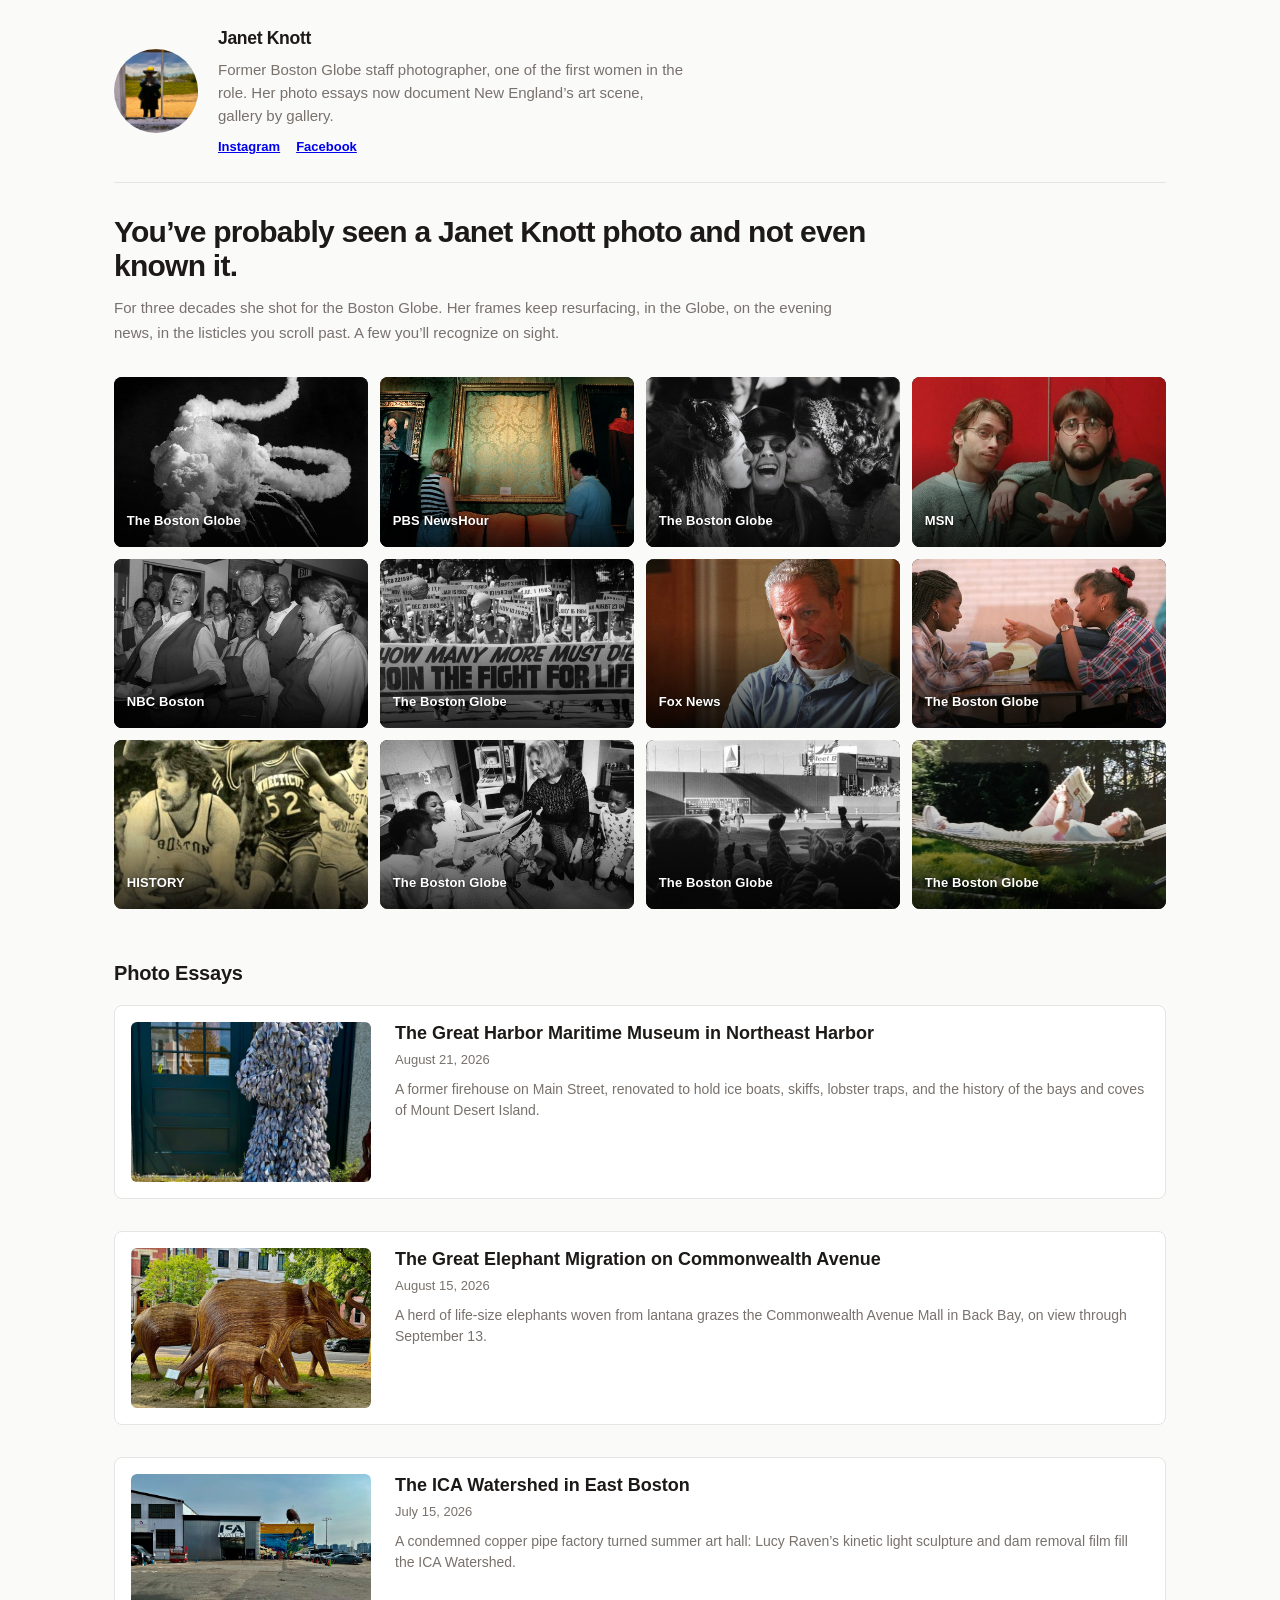
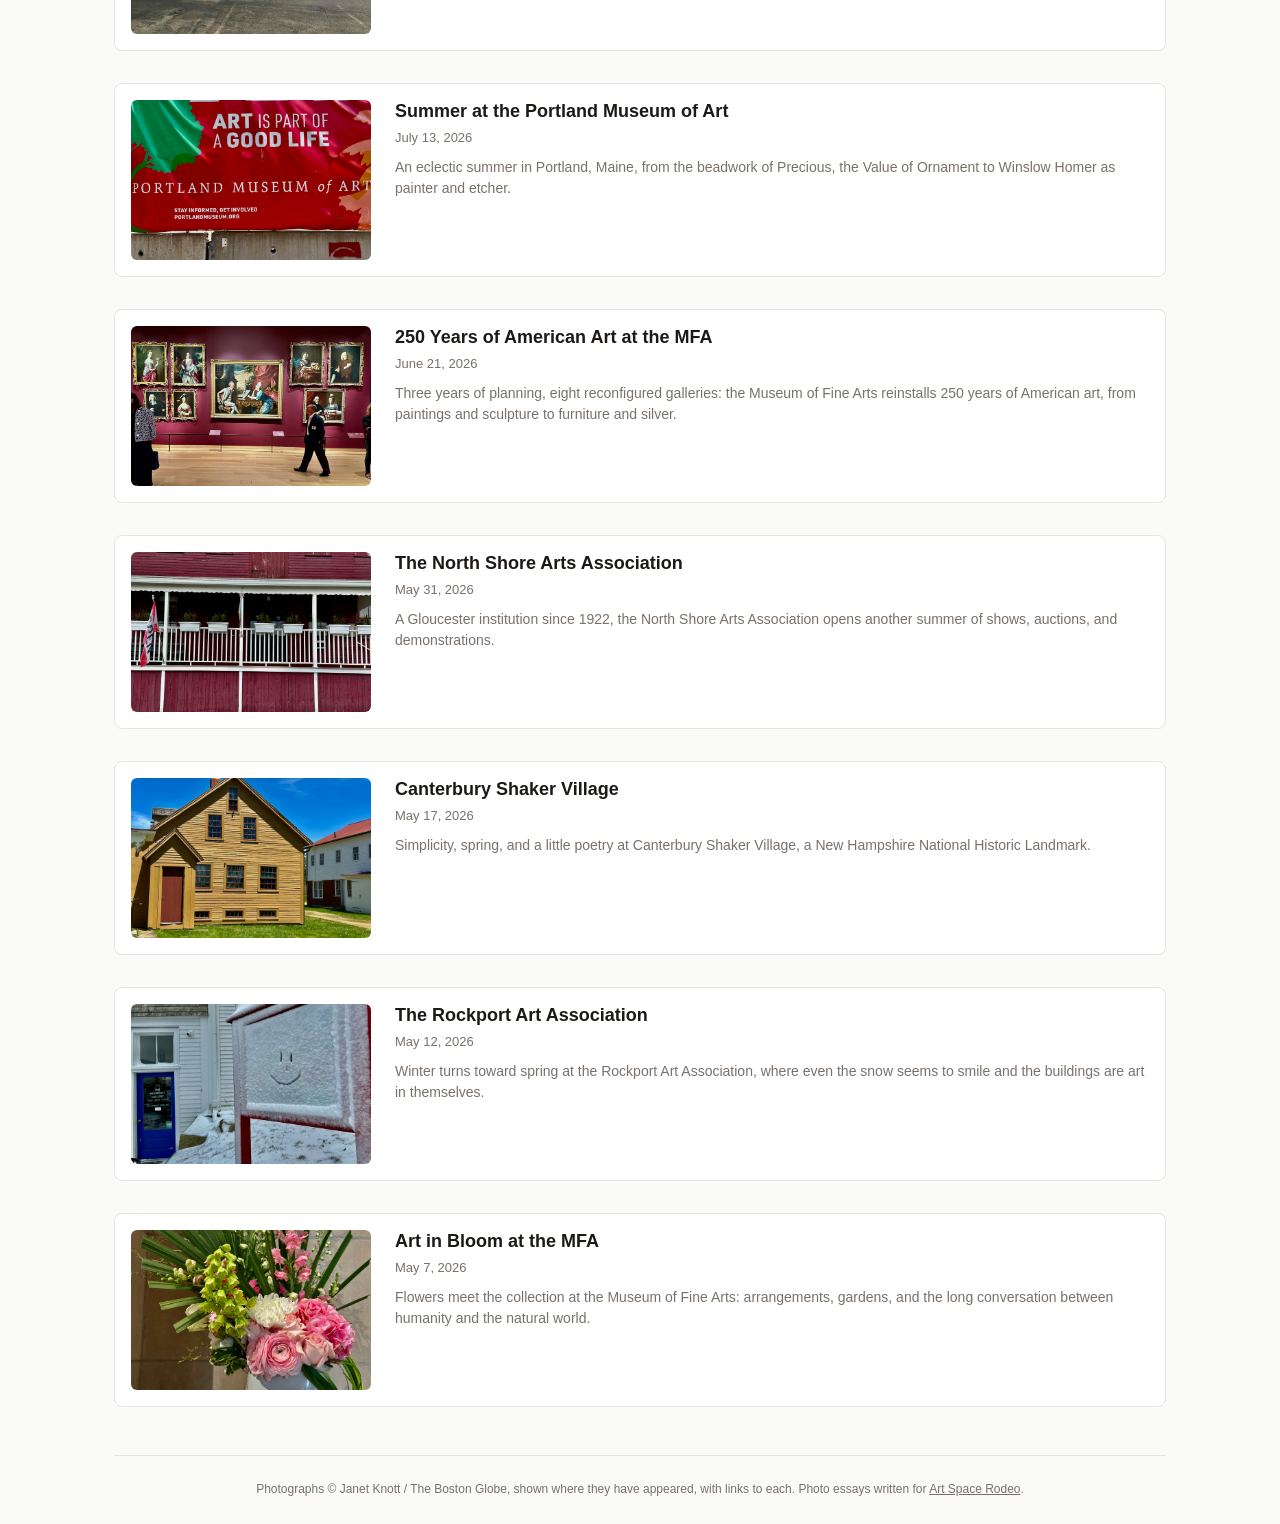
==== commit 9a1f93fe: "Add "The Great Harbor Maritime Museum in Northeast Harbor" essay Co-Authored-By: Claude Opus 5 <nore" ====
--- a/index.html
+++ b/index.html
@@ -147,6 +147,14 @@
       <section id="essays">
         <h2 class="section-title">Photo Essays</h2>
         <div class="essay-list">
+        <a href="/essays/great-harbor-maritime-museum/" class="essay-card">
+          <img src="/essays/great-harbor-maritime-museum/01-maritime-museum-mussel-man.jpg" alt="The Great Harbor Maritime Museum in Northeast Harbor" loading="lazy" />
+          <div class="essay-card-body">
+            <h3>The Great Harbor Maritime Museum in Northeast Harbor</h3>
+            <time>August 21, 2026</time>
+            <p>A former firehouse on Main Street, renovated to hold ice boats, skiffs, lobster traps, and the history of the bays and coves of Mount Desert Island.</p>
+          </div>
+        </a>
         <a href="/essays/great-elephant-migration/" class="essay-card">
           <img src="/essays/great-elephant-migration/01-comm-ave-mall-herd.jpg" alt="The Great Elephant Migration on Commonwealth Avenue" loading="lazy" />
           <div class="essay-card-body">
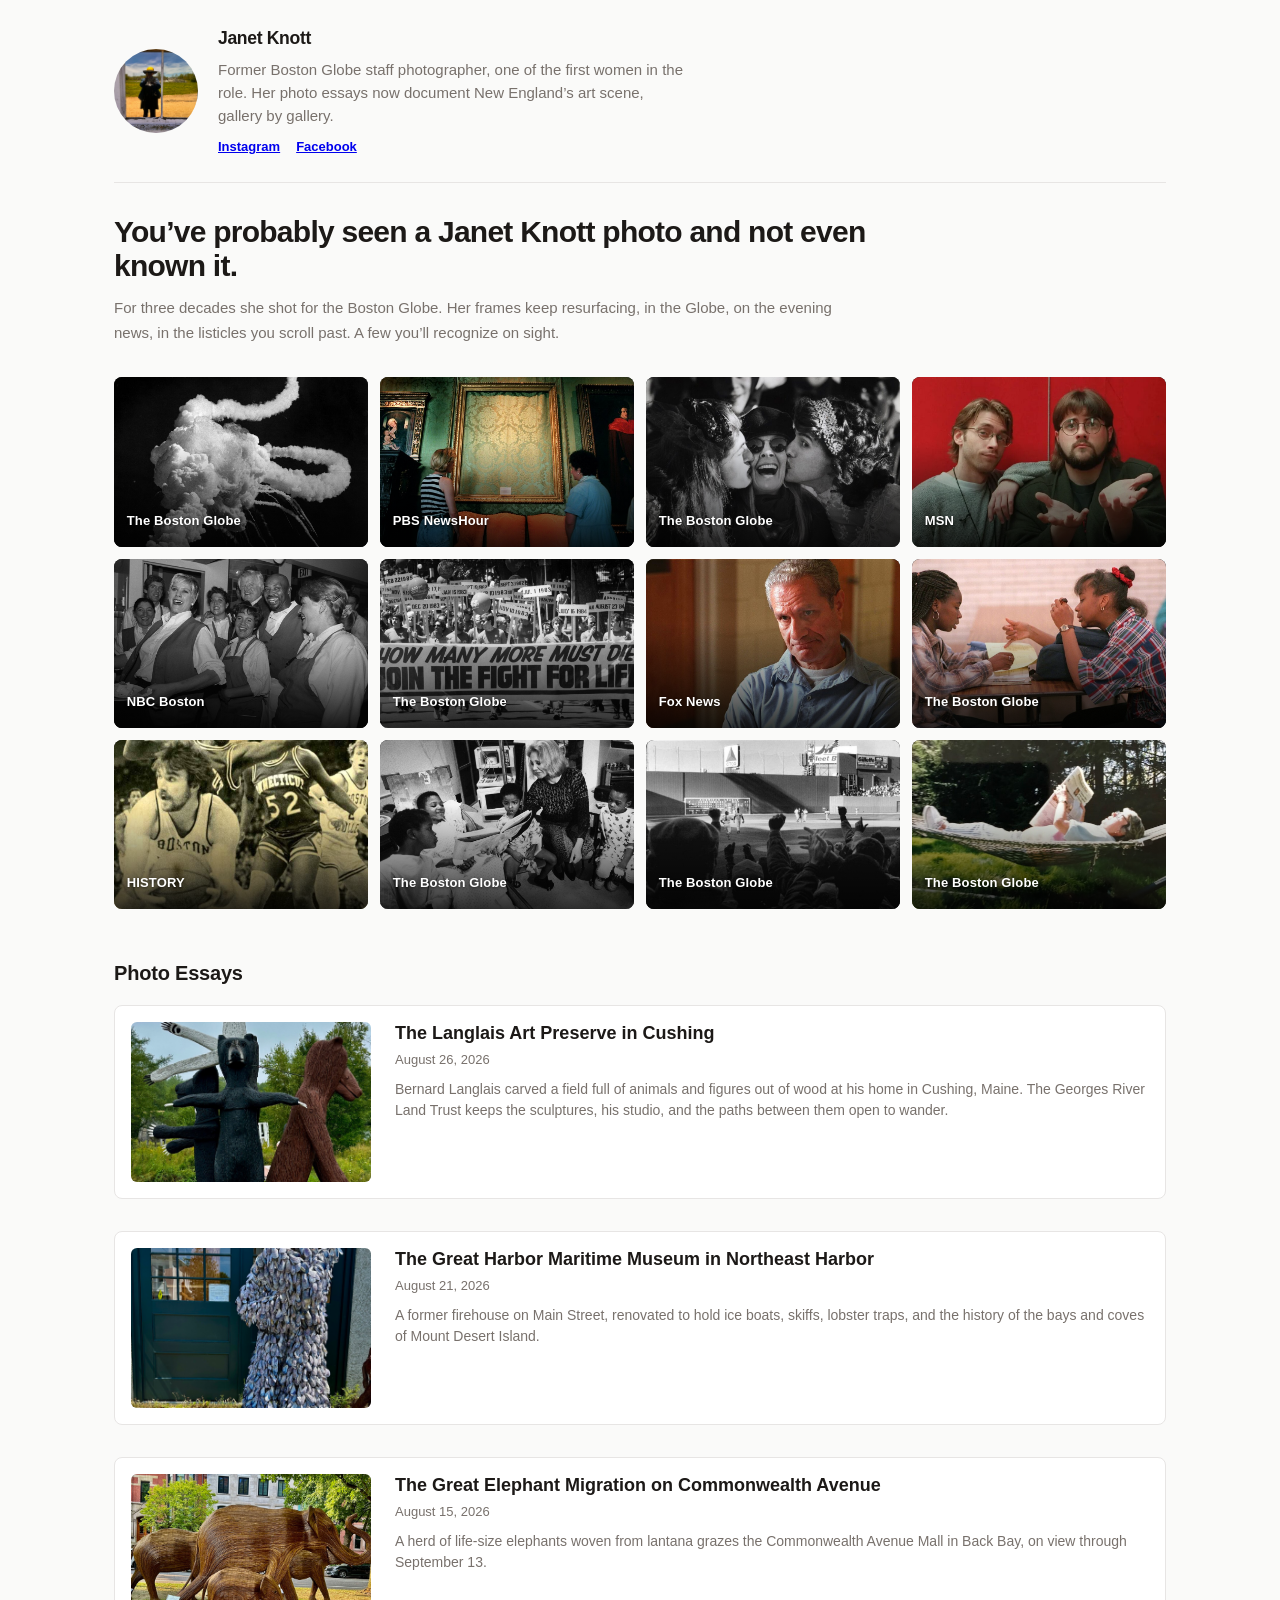
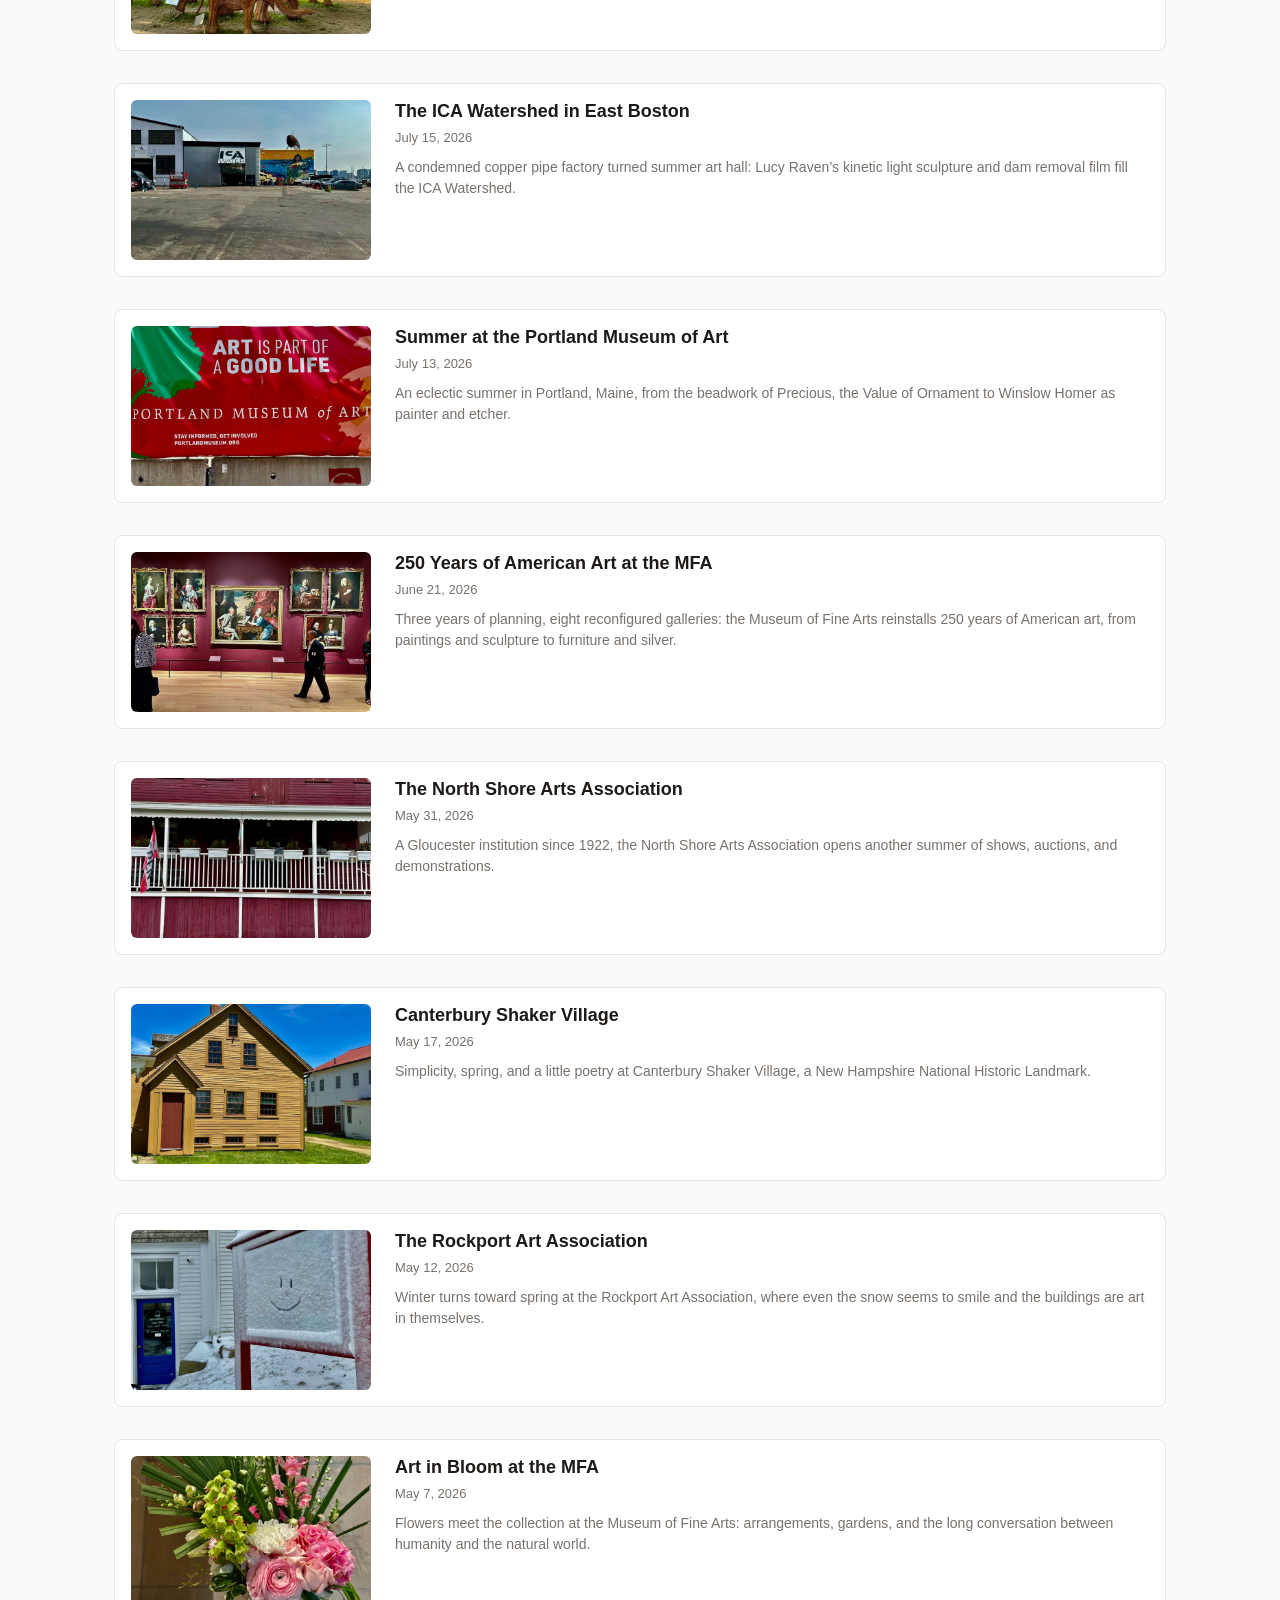
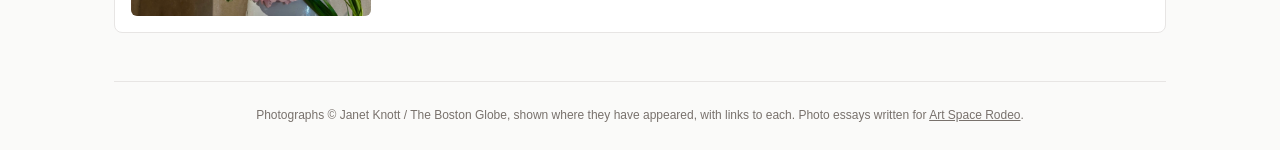
==== commit 57131e10: "Add "The Langlais Art Preserve in Cushing" essay Co-Authored-By: Claude Opus 5 <noreply@anthropic.co" ====
--- a/index.html
+++ b/index.html
@@ -147,6 +147,14 @@
       <section id="essays">
         <h2 class="section-title">Photo Essays</h2>
         <div class="essay-list">
+        <a href="/essays/langlais-art-preserve/" class="essay-card">
+          <img src="/essays/langlais-art-preserve/01-bear-horse-and-wolf.jpg" alt="The Langlais Art Preserve in Cushing" loading="lazy" />
+          <div class="essay-card-body">
+            <h3>The Langlais Art Preserve in Cushing</h3>
+            <time>August 26, 2026</time>
+            <p>Bernard Langlais carved a field full of animals and figures out of wood at his home in Cushing, Maine. The Georges River Land Trust keeps the sculptures, his studio, and the paths between them open to wander.</p>
+          </div>
+        </a>
         <a href="/essays/great-harbor-maritime-museum/" class="essay-card">
           <img src="/essays/great-harbor-maritime-museum/01-maritime-museum-mussel-man.jpg" alt="The Great Harbor Maritime Museum in Northeast Harbor" loading="lazy" />
           <div class="essay-card-body">
